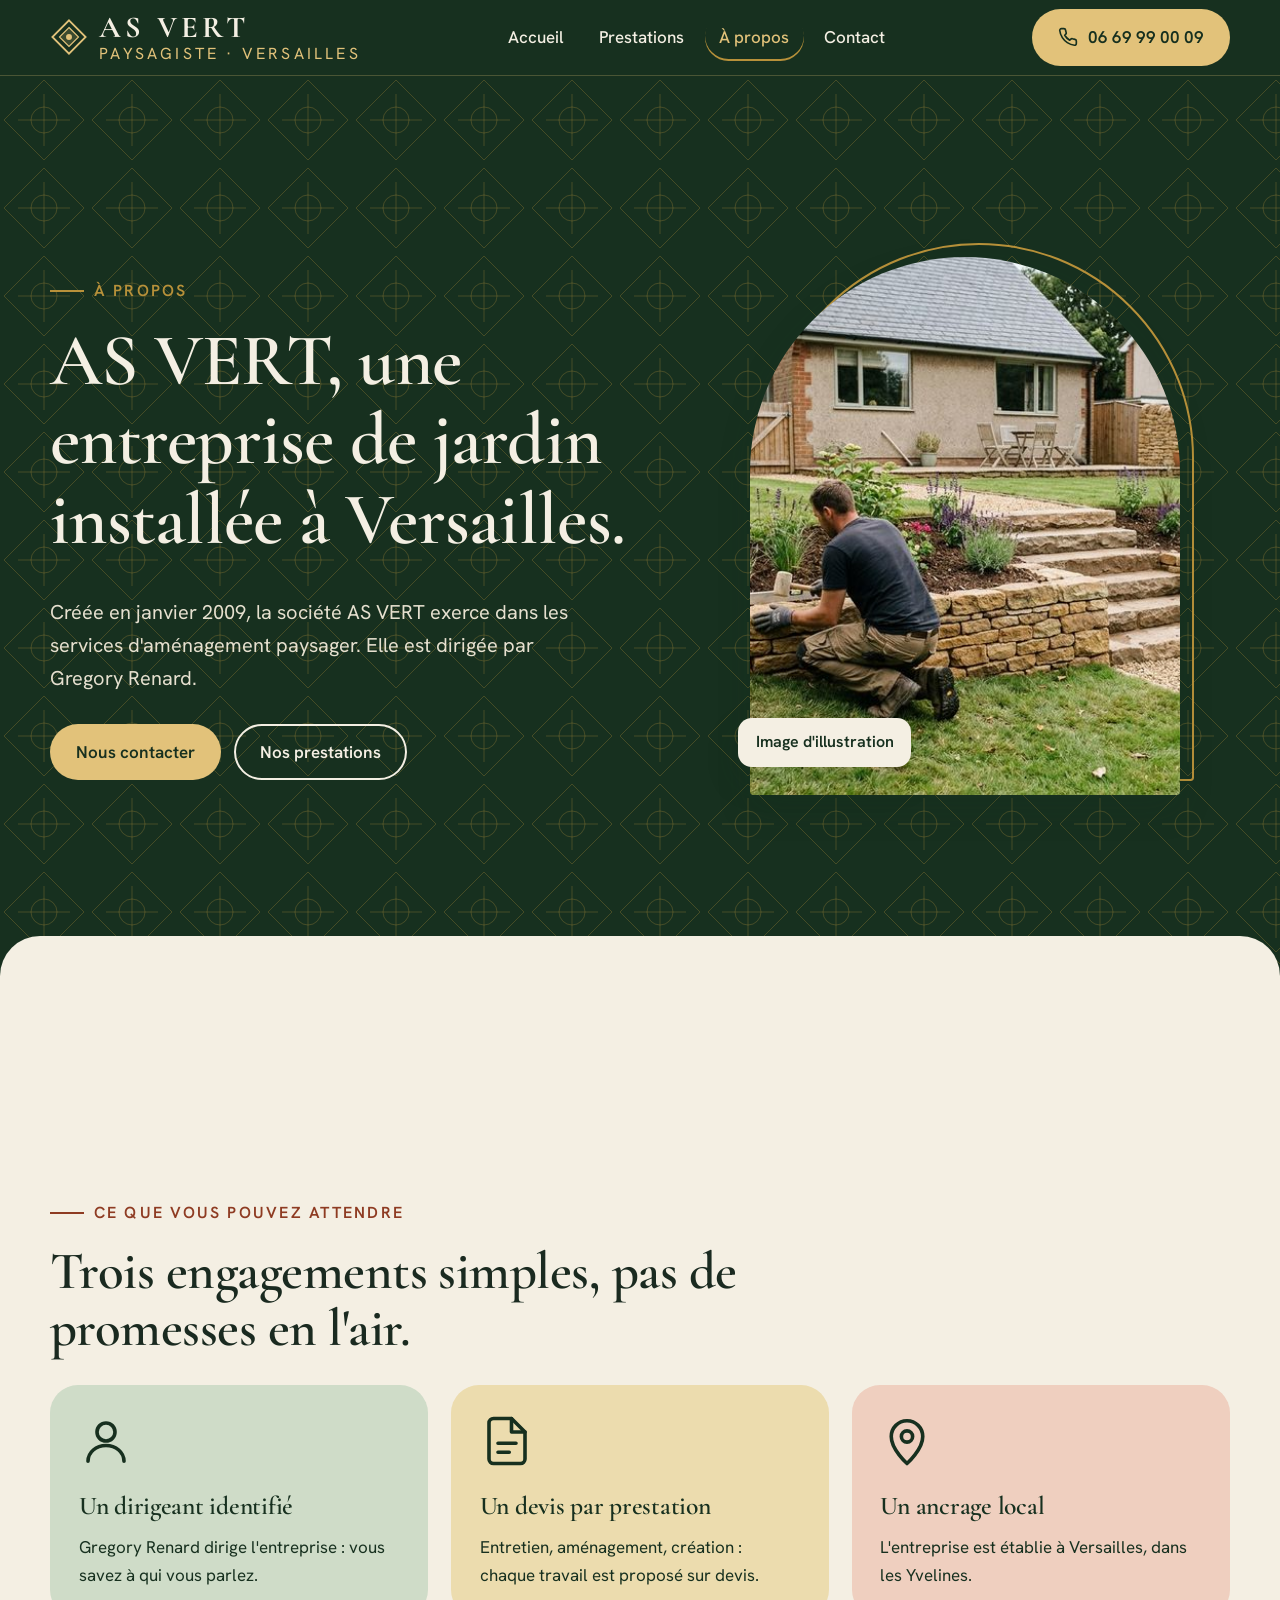
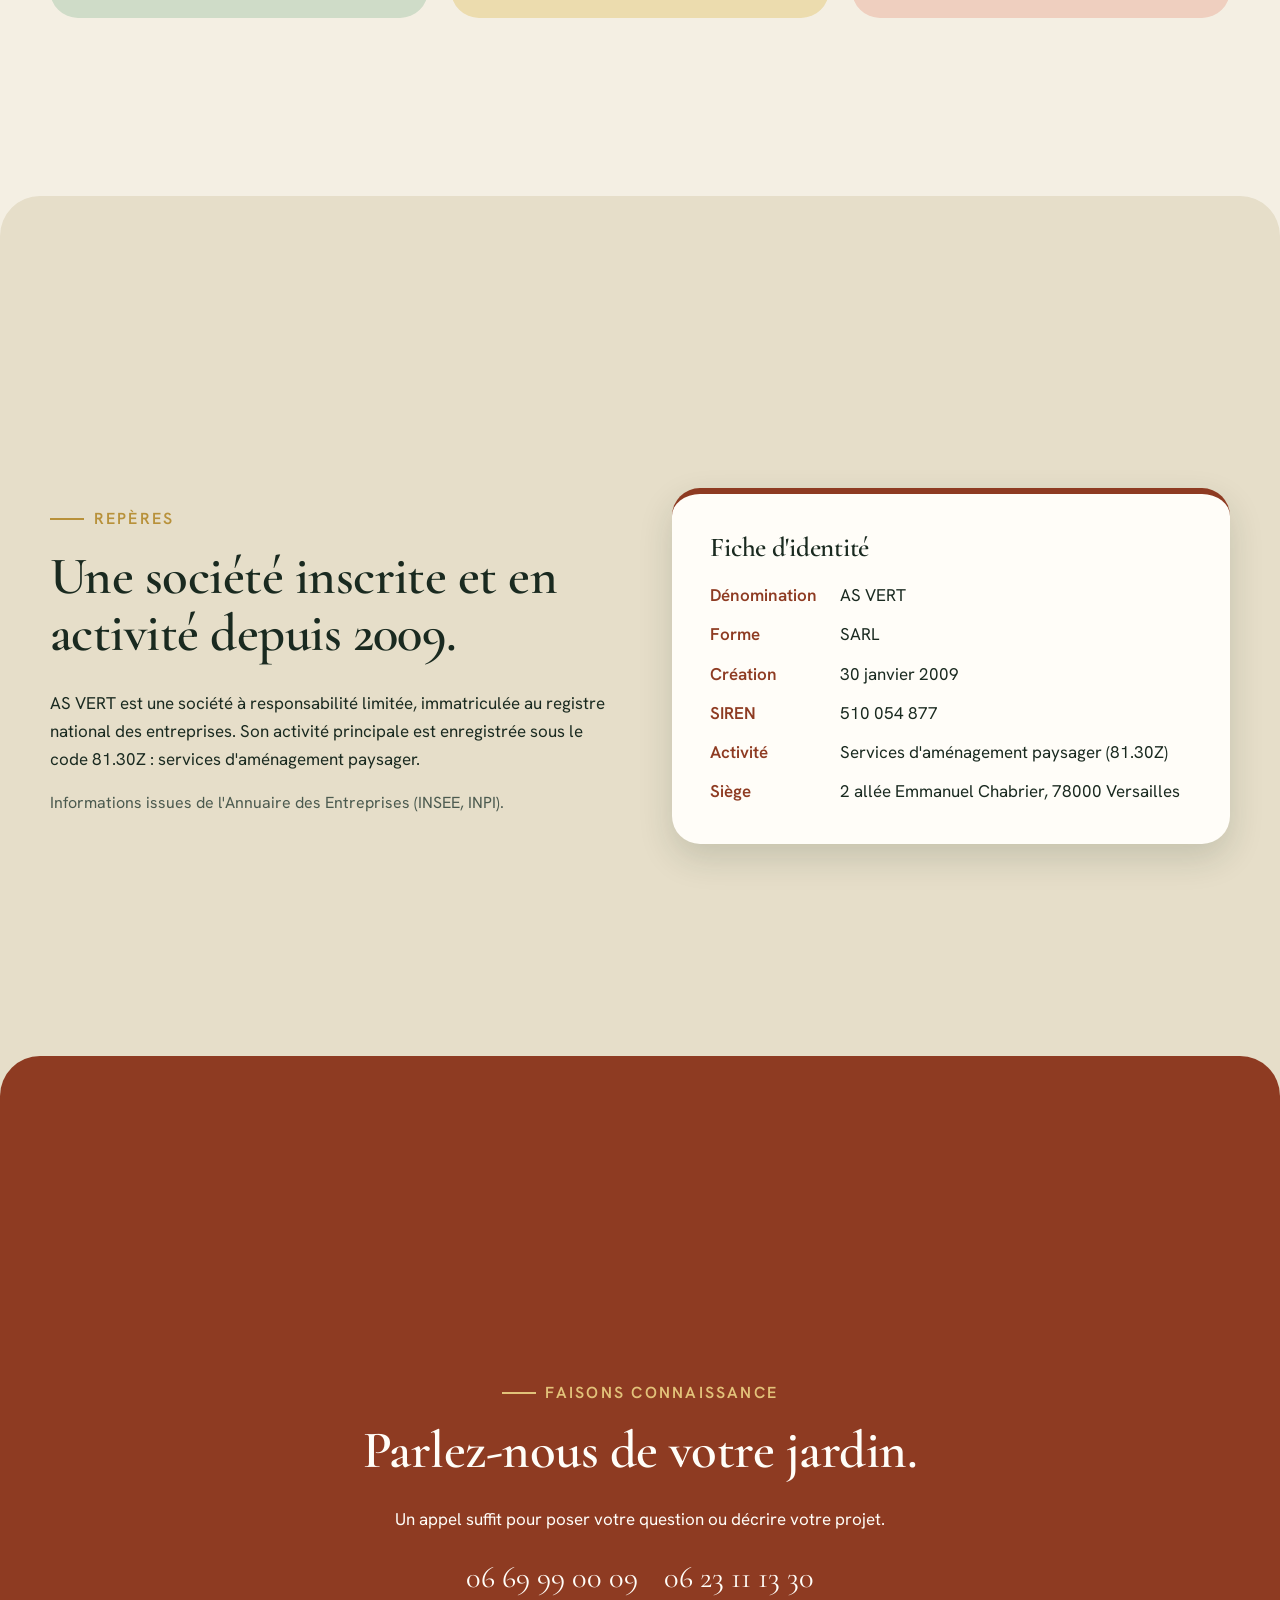
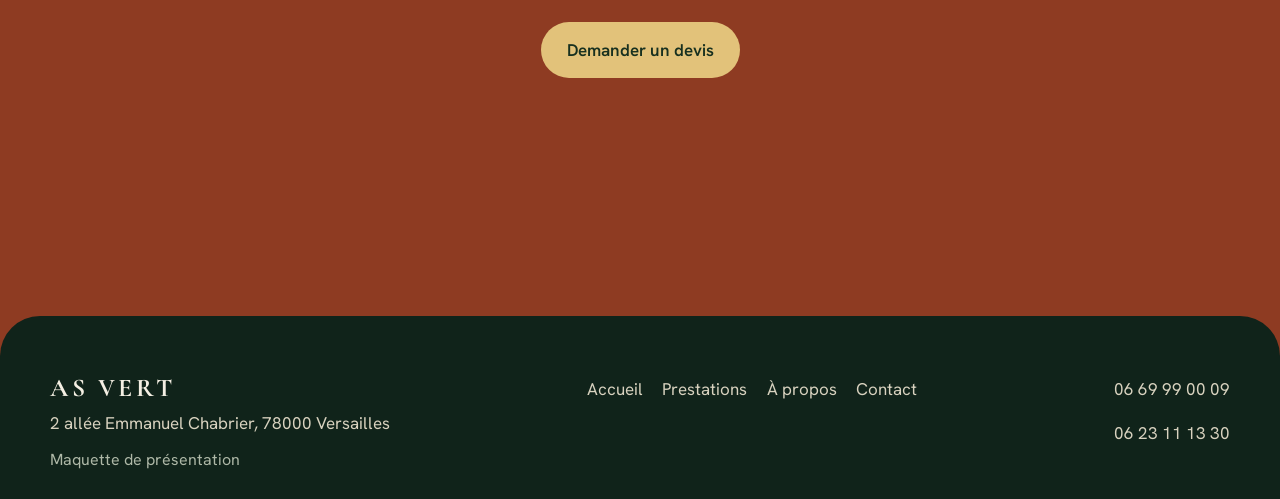
==== a-propos.html @ 051e2eac "Maquette AS VERT : 4 pages Co-Authored-By: Claude Sonnet 5.5 <noreply@anthropic.com> Claude-Session:" ====
<!doctype html>
<html lang="fr">
<head>
<meta charset="utf-8">
<meta name="viewport" content="width=device-width,initial-scale=1">
<title>À propos – AS VERT, entreprise de jardin à Versailles (78)</title>
<meta name="description" content="AS VERT, société d'aménagement paysager créée en 2009 et établie à Versailles, dirigée par Gregory Renard.">
<meta name="robots" content="noindex, nofollow">
<link rel="icon" href="data:image/svg+xml,%3Csvg xmlns='http://www.w3.org/2000/svg' viewBox='0 0 64 64'%3E%3Crect width='64' height='64' rx='14' fill='%2317301f'/%3E%3Cpath d='M32 10 54 32 32 54 10 32Z' fill='none' stroke='%23e2c27a' stroke-width='3'/%3E%3Ccircle cx='32' cy='32' r='7' fill='%23e2c27a'/%3E%3C/svg%3E">
<link rel="preconnect" href="https://fonts.googleapis.com">
<link rel="preconnect" href="https://fonts.gstatic.com" crossorigin>
<link rel="stylesheet" href="https://fonts.googleapis.com/css2?family=Cormorant+Garamond:wght@500;600;700&family=Hanken+Grotesk:wght@400;500;600&display=swap">
<link rel="stylesheet" href="css/style.css">
</head>
<body>
<header class="site-header">
  <div class="wrap">
    <a class="logo" href="https://webaunet.github.io/as-vert/" aria-label="AS VERT, accueil">
      <svg viewBox="0 0 64 64" aria-hidden="true"><path d="M32 4 60 32 32 60 4 32Z" fill="none" stroke="#e2c27a" stroke-width="3"/><path d="M32 16 48 32 32 48 16 32Z" fill="#e2c27a" fill-opacity=".18" stroke="#e2c27a" stroke-width="2"/><circle cx="32" cy="32" r="5" fill="#e2c27a"/></svg>
      <span><b>AS VERT</b><small>Paysagiste · Versailles</small></span>
    </a>
    <nav class="nav" id="nav" aria-label="Navigation principale">
      <a class="link" href="index.html">Accueil</a>
      <a class="link" href="prestations.html">Prestations</a>
      <a class="link" href="a-propos.html" aria-current="page">À propos</a>
      <a class="link" href="contact.html">Contact</a>
    </nav>
    <div class="header-actions">
      <a class="btn btn-or call" href="tel:+33669990009" aria-label="Appeler le 06 69 99 00 09"><svg viewBox="0 0 24 24" fill="none" stroke="currentColor" stroke-width="2" stroke-linecap="round" stroke-linejoin="round" aria-hidden="true"><path d="M22 16.9v3a2 2 0 0 1-2.2 2 19.8 19.8 0 0 1-8.6-3.1 19.5 19.5 0 0 1-6-6A19.8 19.8 0 0 1 2.1 4.2 2 2 0 0 1 4.1 2h3a2 2 0 0 1 2 1.7c.1 1 .4 1.9.7 2.8a2 2 0 0 1-.5 2.1L8.1 9.9a16 16 0 0 0 6 6l1.3-1.3a2 2 0 0 1 2.1-.4c.9.3 1.8.6 2.8.7a2 2 0 0 1 1.7 2z"/></svg><span class="num">06 69 99 00 09</span></a>
      <button class="burger" type="button" aria-expanded="false" aria-controls="nav" aria-label="Ouvrir le menu"><span></span></button>
    </div>
  </div>
</header>
<main>
<section class="sec sec-vert pattern page-head" aria-labelledby="t1">
  <div class="wrap grid">
    <div>
      <span class="eyebrow">À propos</span>
      <h1 id="t1">AS VERT, une entreprise de jardin installée à Versailles.</h1>
      <p class="lead">Créée en janvier 2009, la société AS VERT exerce dans les services d'aménagement paysager. Elle est dirigée par Gregory Renard.</p>
      <div class="actions"><a class="btn btn-or" href="contact.html">Nous contacter</a><a class="btn btn-ligne" href="prestations.html">Nos prestations</a></div>
    </div>
    <div class="arch" style="margin:0"><img src="images/muret-pierre.jpg" width="960" height="524" alt="Paysagiste montant un muret de pierre dans un jardin en pente"><figcaption>Image d'illustration</figcaption></div>
  </div>
</section>

<section class="sec sec-light" aria-labelledby="t2">
  <div class="wrap">
    <div class="head"><span class="eyebrow">Ce que vous pouvez attendre</span><h2 id="t2">Trois engagements simples, pas de promesses en l'air.</h2></div>
    <div class="trio">
      <div class="step"><svg viewBox="0 0 24 24" fill="none" stroke="#17301f" stroke-width="1.6" stroke-linecap="round" stroke-linejoin="round" aria-hidden="true"><circle cx="12" cy="8" r="4"/><path d="M4 21c0-4 3.6-7 8-7s8 3 8 7"/></svg><h3>Un dirigeant identifié</h3><p>Gregory Renard dirige l'entreprise : vous savez à qui vous parlez.</p></div>
      <div class="step"><svg viewBox="0 0 24 24" fill="none" stroke="#17301f" stroke-width="1.6" stroke-linecap="round" stroke-linejoin="round" aria-hidden="true"><path d="M14 2H6a2 2 0 0 0-2 2v16a2 2 0 0 0 2 2h12a2 2 0 0 0 2-2V8z"/><path d="M14 2v6h6M8 13h8M8 17h5"/></svg><h3>Un devis par prestation</h3><p>Entretien, aménagement, création : chaque travail est proposé sur devis.</p></div>
      <div class="step"><svg viewBox="0 0 24 24" fill="none" stroke="#17301f" stroke-width="1.6" stroke-linecap="round" stroke-linejoin="round" aria-hidden="true"><path d="M12 22s7-6.2 7-12a7 7 0 1 0-14 0c0 5.8 7 12 7 12z"/><circle cx="12" cy="10" r="2.5"/></svg><h3>Un ancrage local</h3><p>L'entreprise est établie à Versailles, dans les Yvelines.</p></div>
    </div>
  </div>
</section>

<section class="sec sec-pierre" aria-labelledby="t3">
  <div class="wrap split">
    <div>
      <span class="eyebrow">Repères</span>
      <h2 id="t3">Une société inscrite et en activité depuis 2009.</h2>
      <p>AS VERT est une société à responsabilité limitée, immatriculée au registre national des entreprises. Son activité principale est enregistrée sous le code 81.30Z : services d'aménagement paysager.</p>
      <p class="note">Informations issues de l'Annuaire des Entreprises (INSEE, INPI).</p>
    </div>
    <div class="legal"><h3>Fiche d'identité</h3>
      <dl><dt>Dénomination</dt><dd>AS VERT</dd><dt>Forme</dt><dd>SARL</dd><dt>Création</dt><dd>30 janvier 2009</dd><dt>SIREN</dt><dd>510 054 877</dd><dt>Activité</dt><dd>Services d'aménagement paysager (81.30Z)</dd><dt>Siège</dt><dd>2 allée Emmanuel Chabrier, 78000 Versailles</dd></dl>
    </div>
  </div>
</section>

<section class="sec sec-brique cta" aria-labelledby="t4">
  <div class="wrap"><div class="inner">
    <span class="eyebrow">Faisons connaissance</span>
    <h2 id="t4">Parlez-nous de votre jardin.</h2>
    <p>Un appel suffit pour poser votre question ou décrire votre projet.</p>
    <div class="tels" style="display:flex;flex-wrap:wrap;justify-content:center;gap:.4rem 1.6rem;font-family:var(--serif);font-size:1.9rem;margin:1.2rem 0"><a href="tel:+33669990009" style="text-decoration:none">06 69 99 00 09</a><a href="tel:+33623111330" style="text-decoration:none">06 23 11 13 30</a></div>
    <a class="btn btn-or" href="contact.html">Demander un devis</a>
  </div></div>
</section>
</main>
<footer class="site-footer">
  <div class="wrap row">
    <div>
      <b style="font-family:var(--serif);font-size:1.6rem;letter-spacing:.14em;color:var(--gravier)">AS VERT</b>
      <address>2 allée Emmanuel Chabrier, 78000 Versailles</address>
      <small>Maquette de présentation</small>
    </div>
    <nav class="links" aria-label="Pied de page">
      <a href="index.html">Accueil</a><a href="prestations.html">Prestations</a><a href="a-propos.html">À propos</a><a href="contact.html">Contact</a>
    </nav>
    <div><a href="tel:+33669990009">06 69 99 00 09</a><br><a href="tel:+33623111330">06 23 11 13 30</a></div>
  </div>
</footer>
<script src="js/main.js"></script>
</body>
</html>
---- css/style.css ----
:root{
  --buis:#17301f; --buis-2:#1f3d2a; --sauge:#cfdcc8; --gravier:#f4efe3; --pierre:#e6dec9;
  --or:#b8913a; --or-clair:#e2c27a; --brique:#8e3b22; --encre:#1a2a20; --blanc:#fffdf8;
  --r:28px; --r-s:16px; --ombre:0 14px 34px rgba(23,48,31,.16);
  --serif:"Cormorant Garamond",Georgia,serif; --sans:"Hanken Grotesk",system-ui,sans-serif;
  --h:76px;
}
*{box-sizing:border-box}
html{font-size:100%;scroll-behavior:smooth;scroll-padding-top:calc(var(--h) + 12px)}
body{margin:0;font-family:var(--sans);font-size:1.0625rem;line-height:1.65;color:var(--encre);background:var(--gravier)}
img{max-width:100%;height:auto;display:block}
a{color:inherit}
h1,h2,h3{font-family:var(--serif);font-weight:600;line-height:1.08;margin:0 0 .5em;letter-spacing:-.01em}
h1{font-size:clamp(2.6rem,6vw,4.6rem)}
h2{font-size:clamp(2.1rem,4.2vw,3.3rem)}
h3{font-size:1.7rem}
p{margin:0 0 1em}
:focus-visible{outline:3px solid var(--or);outline-offset:3px;border-radius:6px}
.wrap{width:min(1180px,100% - 32px);margin-inline:auto}
.eyebrow{display:inline-flex;align-items:center;gap:.6rem;font-weight:600;font-size:1rem;letter-spacing:.14em;text-transform:uppercase;color:var(--or);margin-bottom:1rem}
.eyebrow::before{content:"";width:34px;height:2px;background:currentColor}
.on-light .eyebrow,.sec-light .eyebrow{color:var(--brique)}

/* header */
.site-header{position:sticky;top:0;z-index:50;background:var(--buis);color:var(--gravier);height:var(--h);border-bottom:1px solid rgba(226,194,122,.25)}
.site-header .wrap{display:flex;align-items:center;justify-content:space-between;height:100%;gap:1rem}
.logo{display:flex;align-items:center;gap:.7rem;text-decoration:none;min-height:44px}
.logo svg{width:38px;height:38px;flex:none}
.logo b{font-family:var(--serif);font-size:1.9rem;letter-spacing:.14em;font-weight:700;line-height:1}
.logo small{display:block;font-size:1rem;letter-spacing:.2em;text-transform:uppercase;color:var(--or-clair);line-height:1.1}
.nav{display:flex;align-items:center;gap:.4rem}
.nav a.link{padding:.6rem .9rem;min-height:44px;display:inline-flex;align-items:center;text-decoration:none;border-radius:999px;font-weight:500}
.nav a.link:hover{background:rgba(255,255,255,.1)}
.nav a.link[aria-current="page"]{color:var(--or-clair);box-shadow:inset 0 -2px 0 var(--or)}
.btn{display:inline-flex;align-items:center;justify-content:center;gap:.6rem;min-height:48px;padding:.75rem 1.5rem;border-radius:999px;font-weight:600;font-size:1.0625rem;text-decoration:none;border:2px solid transparent;cursor:pointer;transition:transform .15s,background .15s,color .15s;font-family:inherit}
.btn:hover{transform:translateY(-2px)}
.btn-or{background:var(--or-clair);color:var(--buis)}
.btn-or:hover{background:#efd18f}
.btn-vert{background:var(--buis);color:var(--gravier)}
.btn-vert:hover{background:var(--buis-2)}
.btn-ligne{border-color:currentColor;color:inherit;background:transparent}
.btn-ligne:hover{background:rgba(255,255,255,.12)}
.btn svg{width:20px;height:20px}
.call{white-space:nowrap}
.burger{display:none;width:48px;height:48px;border-radius:12px;border:1px solid rgba(226,194,122,.5);background:transparent;color:var(--gravier);cursor:pointer;align-items:center;justify-content:center}
.burger span,.burger span::before,.burger span::after{display:block;width:22px;height:2px;background:currentColor;position:relative;transition:.2s}
.burger span::before,.burger span::after{content:"";position:absolute;left:0}
.burger span::before{top:-7px}.burger span::after{top:7px}
.burger[aria-expanded="true"] span{background:transparent}
.burger[aria-expanded="true"] span::before{top:0;transform:rotate(45deg)}
.burger[aria-expanded="true"] span::after{top:0;transform:rotate(-45deg)}
@media(max-width:980px){
  .burger{display:inline-flex}
  .nav{position:absolute;left:0;right:0;top:var(--h);background:var(--buis);flex-direction:column;align-items:stretch;padding:1rem 16px 1.4rem;gap:.2rem;display:none;border-bottom:3px solid var(--or)}
  .nav.open{display:flex}
  .nav a.link{padding:.8rem 1rem;font-size:1.125rem}
  .header-actions{display:flex;align-items:center;gap:.6rem}
}
@media(min-width:981px){.header-actions .burger{display:none}.header-actions{display:flex;align-items:center;gap:1rem}}
@media(max-width:520px){.call .num{display:none}.call{padding:.75rem;width:48px}}

/* sections : bords courbes, la section suivante recouvre la précédente */
.sec{position:relative;min-height:100svh;display:flex;align-items:center;padding:clamp(4rem,9vh,6.5rem) 0}
.sec+.sec{margin-top:-2.5rem;border-radius:2.5rem 2.5rem 0 0;padding-top:calc(clamp(4rem,9vh,6.5rem) + 2.5rem)}
.sec>.wrap{width:min(1180px,100% - 32px)}
.sec-vert{background:var(--buis);color:var(--gravier)}
.sec-light{background:var(--gravier)}
.sec-pierre{background:var(--pierre)}
.sec-brique{background:var(--brique);color:var(--blanc)}
.sec-brique .eyebrow{color:var(--or-clair)}
.pattern{background-image:url("data:image/svg+xml,%3Csvg xmlns='http://www.w3.org/2000/svg' width='88' height='88' viewBox='0 0 88 88'%3E%3Cg fill='none' stroke='%23b8913a' stroke-opacity='.28'%3E%3Cpath d='M44 4 84 44 44 84 4 44Z'/%3E%3Ccircle cx='44' cy='44' r='13'/%3E%3Cpath d='M44 18v52M18 44h52'/%3E%3C/g%3E%3C/svg%3E")}

/* hero */
.hero{overflow:hidden}
.hero .grid{display:grid;grid-template-columns:1.15fr .85fr;gap:clamp(2rem,5vw,5rem);align-items:center}
.hero p.lead{font-size:1.25rem;max-width:34rem;color:#e6e0cf}
.hero .actions{display:flex;flex-wrap:wrap;gap:.8rem;margin:1.8rem 0 2.2rem}
.facts{display:grid;grid-template-columns:repeat(3,auto);gap:1.6rem;justify-content:start;border-top:1px solid rgba(226,194,122,.35);padding-top:1.4rem}
.facts b{display:block;font-family:var(--serif);font-size:2rem;color:var(--or-clair);line-height:1}
.facts span{font-size:1rem;color:#d8d2bf}
.arch{position:relative;justify-self:center;width:min(100%,430px)}
.arch img{width:100%;aspect-ratio:4/5;object-fit:cover;object-position:42% 50%;border-radius:999px 999px var(--r-s) var(--r-s);position:relative;z-index:1;box-shadow:var(--ombre)}
.arch::before{content:"";position:absolute;inset:-14px -14px 14px 14px;border:2px solid var(--or);border-radius:999px 999px var(--r-s) var(--r-s)}
.arch figcaption{position:absolute;z-index:2;left:-12px;bottom:28px;background:var(--gravier);color:var(--buis);padding:.7rem 1.1rem;border-radius:14px;font-weight:600;font-size:1rem;box-shadow:var(--ombre)}

/* prestations */
.head{max-width:44rem;margin-bottom:1.8rem}
.cards{display:grid;grid-template-columns:repeat(3,1fr);gap:1.6rem}
.card{background:var(--blanc);border-radius:var(--r);overflow:hidden;box-shadow:var(--ombre);display:flex;flex-direction:column}
.card img{width:100%;aspect-ratio:3/2;object-fit:cover}
.card .body{padding:1.2rem 1.5rem 1.3rem}
.card h3{margin-bottom:.4em}
.card .num{font-family:var(--serif);color:var(--or);font-size:1.2rem;font-weight:700;letter-spacing:.1em}
.link-arrow{font-weight:600;color:var(--brique);text-decoration:none;display:inline-flex;min-height:44px;align-items:center;gap:.4rem}
.link-arrow:hover{text-decoration:underline}

/* à propos */
.about{display:grid;grid-template-columns:.9fr 1.1fr;gap:clamp(2rem,5vw,4.5rem);align-items:center}
.about-card{background:var(--blanc);border-radius:var(--r);padding:clamp(1.6rem,3vw,2.6rem);box-shadow:var(--ombre);border-top:6px solid var(--or)}
.about-card dl{margin:1.4rem 0 0;display:grid;grid-template-columns:auto 1fr;gap:.7rem 1.2rem}
.about-card dt{font-weight:600;color:var(--brique)}
.about-card dd{margin:0}
.about .photo img{width:100%;aspect-ratio:5/6;object-fit:cover;border-radius:var(--r) var(--r) 140px var(--r);box-shadow:var(--ombre)}

/* étapes */
.steps{display:grid;grid-template-columns:repeat(3,1fr);gap:1.4rem;counter-reset:s}
.step{border-radius:var(--r);padding:1.8rem;color:var(--buis);position:relative}
.step:nth-child(1){background:var(--sauge)}
.step:nth-child(2){background:#ecdcae}
.step:nth-child(3){background:#efcfbf}
.step svg{width:54px;height:54px;margin-bottom:1rem}
.step .n{position:absolute;top:1.2rem;right:1.5rem;font-family:var(--serif);font-size:3.4rem;font-weight:700;opacity:.28;line-height:1}
.step h3{font-size:1.6rem}
.step p{margin:0}

/* cta */
.cta{text-align:center}
.cta .inner{max-width:46rem;margin-inline:auto}
.cta .actions{display:flex;flex-wrap:wrap;gap:.8rem;justify-content:center;margin:1.6rem 0 1rem}
.cta .tels{display:flex;flex-wrap:wrap;justify-content:center;gap:.4rem 1.6rem;font-family:var(--serif);font-size:1.9rem}
.cta .tels a{text-decoration:none;min-height:44px;display:inline-flex;align-items:center}
.cta .tels a:hover{text-decoration:underline}

/* footer */
.site-footer{background:#10231a;color:#d8d2bf;margin-top:-2.5rem;border-radius:2.5rem 2.5rem 0 0;position:relative;padding:3.2rem 0 1.6rem}
.site-footer .row{display:flex;flex-wrap:wrap;justify-content:space-between;gap:1.4rem 3rem;align-items:flex-start}
.site-footer a{text-decoration:none;display:inline-flex;min-height:44px;align-items:center}
.site-footer a:hover{color:var(--or-clair)}
.site-footer .links{display:flex;flex-wrap:wrap;gap:0 1.2rem}
.site-footer small{display:block;font-size:1rem;color:#aeb8a7;margin-top:.6rem}
.site-footer address{font-style:normal}

@media(max-width:980px){
  .hero .grid,.about{grid-template-columns:1fr}
  .arch{width:min(100%,380px);order:-1;margin:.6rem auto 1.2rem}
  .steps{grid-template-columns:1fr}
  .cards{display:flex;overflow-x:auto;scroll-snap-type:x mandatory;gap:1rem;padding:0 16px 1.4rem;margin:0 -16px;-webkit-overflow-scrolling:touch}
  .cards .card{flex:0 0 min(84%,420px);scroll-snap-align:center}
  .arch img{aspect-ratio:4/3}
  .site-footer{padding:2rem 0 1rem}
  .site-footer .row{gap:.4rem 2rem}
  .site-footer small{margin-top:0}
  .sec{min-height:auto}
  .about .photo{order:-1}
  .about .photo img{aspect-ratio:16/10;border-radius:var(--r)}
}
@media(max-width:520px){
  .facts{grid-template-columns:1fr 1fr 1fr;gap:.8rem}
  .facts b{font-size:1.6rem}
  .actions .btn{width:100%}
  .cta .tels{font-size:1.6rem}
  .logo b{font-size:1.6rem}
  .logo small{display:none}
}
@media(prefers-reduced-motion:reduce){html{scroll-behavior:auto}.btn{transition:none}}
@media(max-width:520px){
  .site-footer{padding:1.4rem 0 .6rem;margin-top:-2rem}
  .site-footer address{line-height:1.4}
  .site-footer .row>div:last-child{display:flex;gap:1.2rem}
  .site-footer .row>div:last-child br{display:none}
}

/* pages internes */
.page-head .grid{display:grid;grid-template-columns:1.05fr .95fr;gap:clamp(2rem,5vw,4.5rem);align-items:center}
.page-head p.lead{font-size:1.25rem;max-width:34rem;color:#e6e0cf}
.page-head .actions{display:flex;flex-wrap:wrap;gap:.8rem;margin-top:1.8rem}
.mosaic{display:grid;grid-template-columns:1fr 1fr;grid-template-rows:1fr 1fr;gap:12px;aspect-ratio:1/1;max-width:520px;justify-self:center;width:100%}
.mosaic img{width:100%;height:100%;object-fit:cover;border-radius:var(--r-s);box-shadow:var(--ombre)}
.mosaic img:first-child{grid-row:span 2;border-radius:999px 999px var(--r-s) var(--r-s)}
.split{display:grid;grid-template-columns:1fr 1fr;gap:clamp(2rem,5vw,4.5rem);align-items:center}
.split.rev .media{order:2}
.split .media img{width:100%;aspect-ratio:4/3;object-fit:cover;border-radius:var(--r);box-shadow:var(--ombre)}
.split .media.tall img{aspect-ratio:4/5;border-radius:var(--r) var(--r) 120px var(--r)}
.checks{list-style:none;padding:0;margin:1.2rem 0 1.6rem;display:grid;gap:.6rem}
.checks li{padding-left:2rem;position:relative}
.checks li::before{content:"";position:absolute;left:0;top:.5em;width:14px;height:14px;background:var(--or);transform:rotate(45deg);border-radius:2px}
.note{font-size:1rem;color:#4b5a4f}
.trio{display:grid;grid-template-columns:repeat(3,1fr);gap:1.4rem}
.trio .step{padding:1.8rem}
.trio .step:nth-child(1){background:var(--sauge)}.trio .step:nth-child(2){background:#ecdcae}.trio .step:nth-child(3){background:#efcfbf}
.legal{background:var(--blanc);border-radius:var(--r);padding:clamp(1.6rem,3vw,2.6rem);box-shadow:var(--ombre);border-top:6px solid var(--brique)}
.legal dl{display:grid;grid-template-columns:auto 1fr;gap:.7rem 1.4rem;margin:1.2rem 0 0}
.legal dt{font-weight:600;color:var(--brique)}.legal dd{margin:0}
.contact-grid{display:grid;grid-template-columns:1.1fr .9fr;gap:clamp(2rem,4vw,3.5rem);align-items:start}
.form-card{background:var(--blanc);border-radius:var(--r);padding:clamp(1.4rem,3vw,2.4rem);box-shadow:var(--ombre);border-top:6px solid var(--or);color:var(--encre)}
.form-card h2{font-size:2.2rem}
.field{margin-bottom:1.1rem}
.field label{display:block;font-weight:600;margin-bottom:.35rem}
.field label small{font-weight:400;color:#4b5a4f;font-size:1rem}
.field input,.field select,.field textarea{width:100%;min-height:48px;padding:.7rem 1rem;font:inherit;font-size:1rem;color:var(--encre);background:var(--gravier);border:2px solid #cfc7b0;border-radius:14px}
.field textarea{min-height:120px;resize:vertical}
.field input:focus,.field select:focus,.field textarea:focus{outline:3px solid var(--or);outline-offset:1px;border-color:var(--buis)}
.field .err{display:none;color:#a02a12;font-weight:600;margin-top:.3rem}
.field.bad .err{display:block}.field.bad input,.field.bad select{border-color:#a02a12}
.form-card .btn{width:100%}
.recap{display:none}
.recap.show{display:block}
.recap pre{white-space:pre-wrap;font:inherit;background:var(--gravier);border-radius:14px;padding:1rem 1.2rem;margin:1rem 0}
.recap .btns{display:grid;grid-template-columns:repeat(3,1fr);gap:.6rem}
.recap .btns .btn{padding:.6rem .8rem}
.recap .ok{color:var(--buis);font-weight:600}
.side{display:grid;gap:1.2rem}
.side .box{border-radius:var(--r);padding:1.6rem}
.side .box:nth-child(1){background:var(--sauge);color:var(--buis)}
.side .box:nth-child(2){background:#ecdcae;color:var(--buis)}
.side a{display:inline-flex;min-height:44px;align-items:center;font-family:var(--serif);font-size:1.8rem;font-weight:600;text-decoration:none}
.side a:hover{text-decoration:underline}
.side h3{font-size:1.5rem}
.side address{font-style:normal}
@media(max-width:980px){
  .page-head .grid,.split,.contact-grid{grid-template-columns:1fr}
  .split.rev .media{order:0}
  .trio{grid-template-columns:1fr}
  .mosaic{max-width:420px;aspect-ratio:4/3}
  .mosaic img:first-child{border-radius:var(--r-s)}
  .split .media.tall img{aspect-ratio:16/10;border-radius:var(--r)}
}
@media(max-width:520px){.recap .btns{grid-template-columns:1fr}}
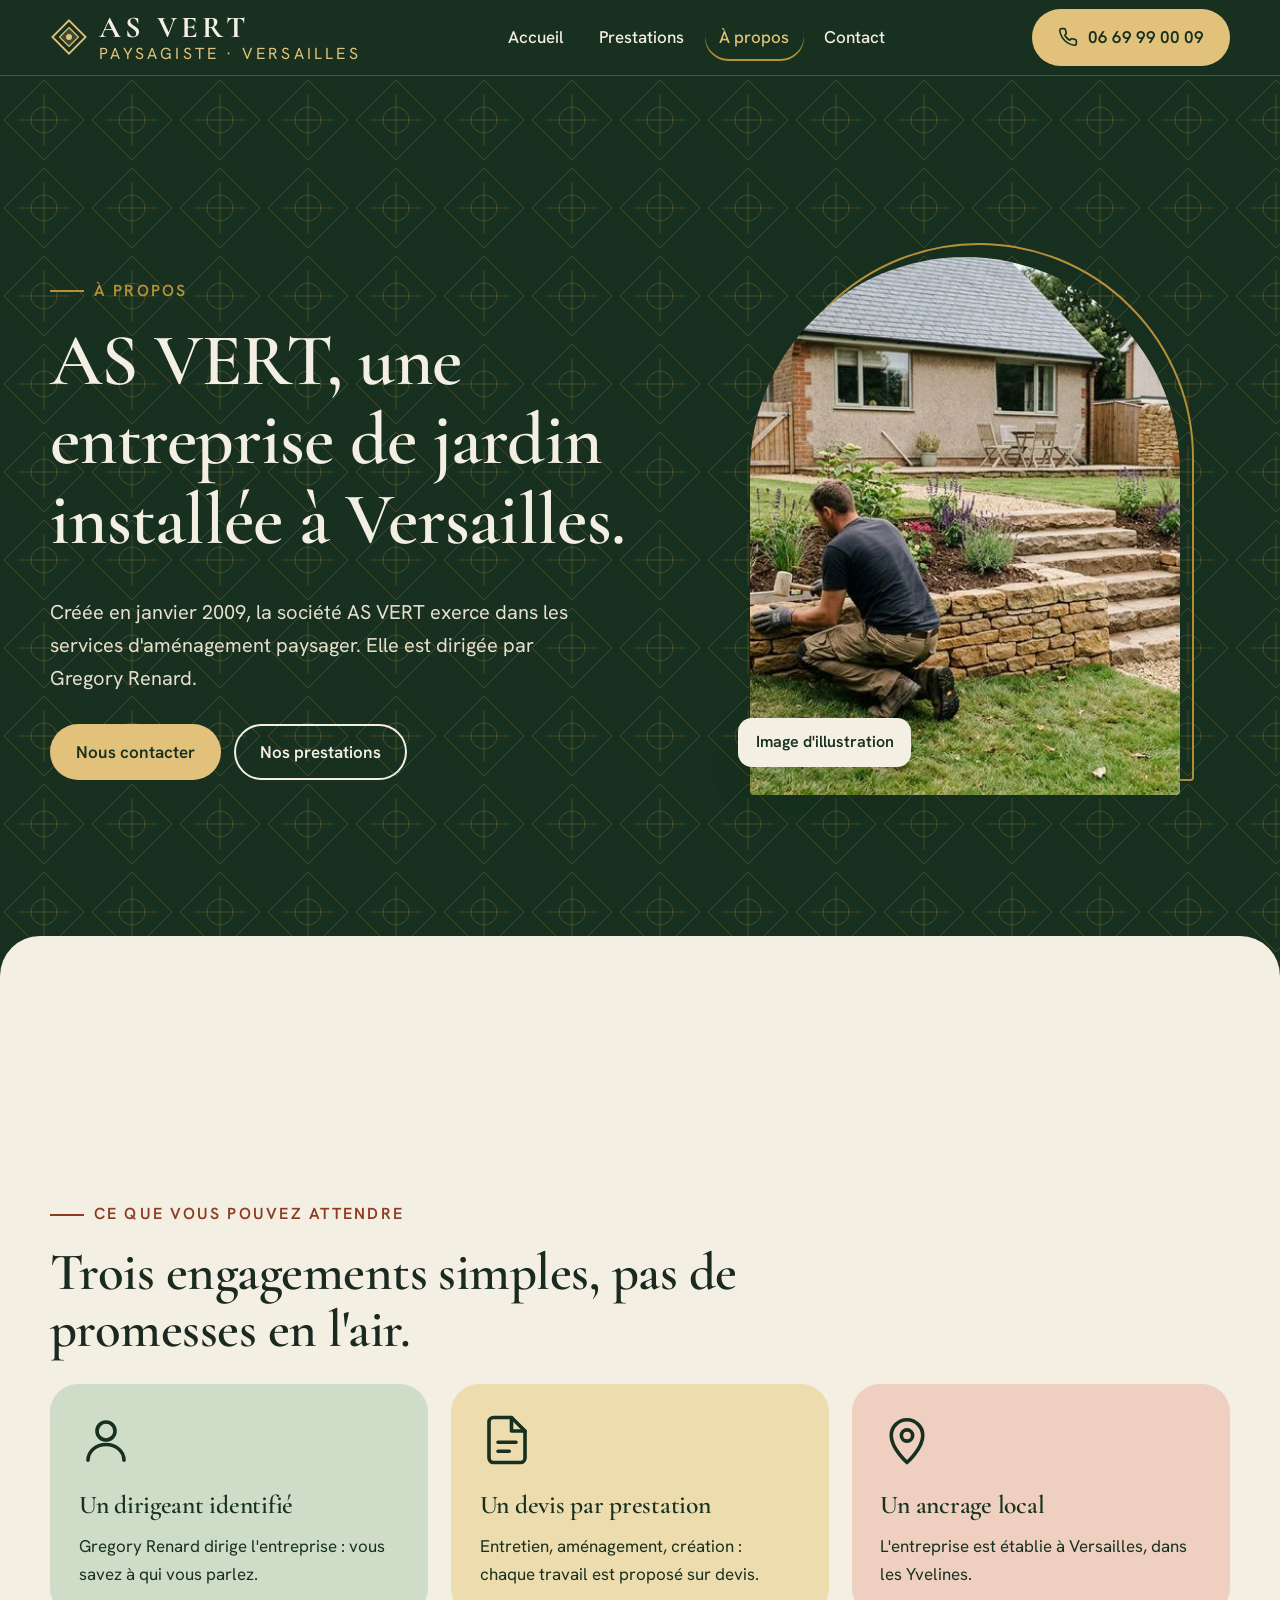
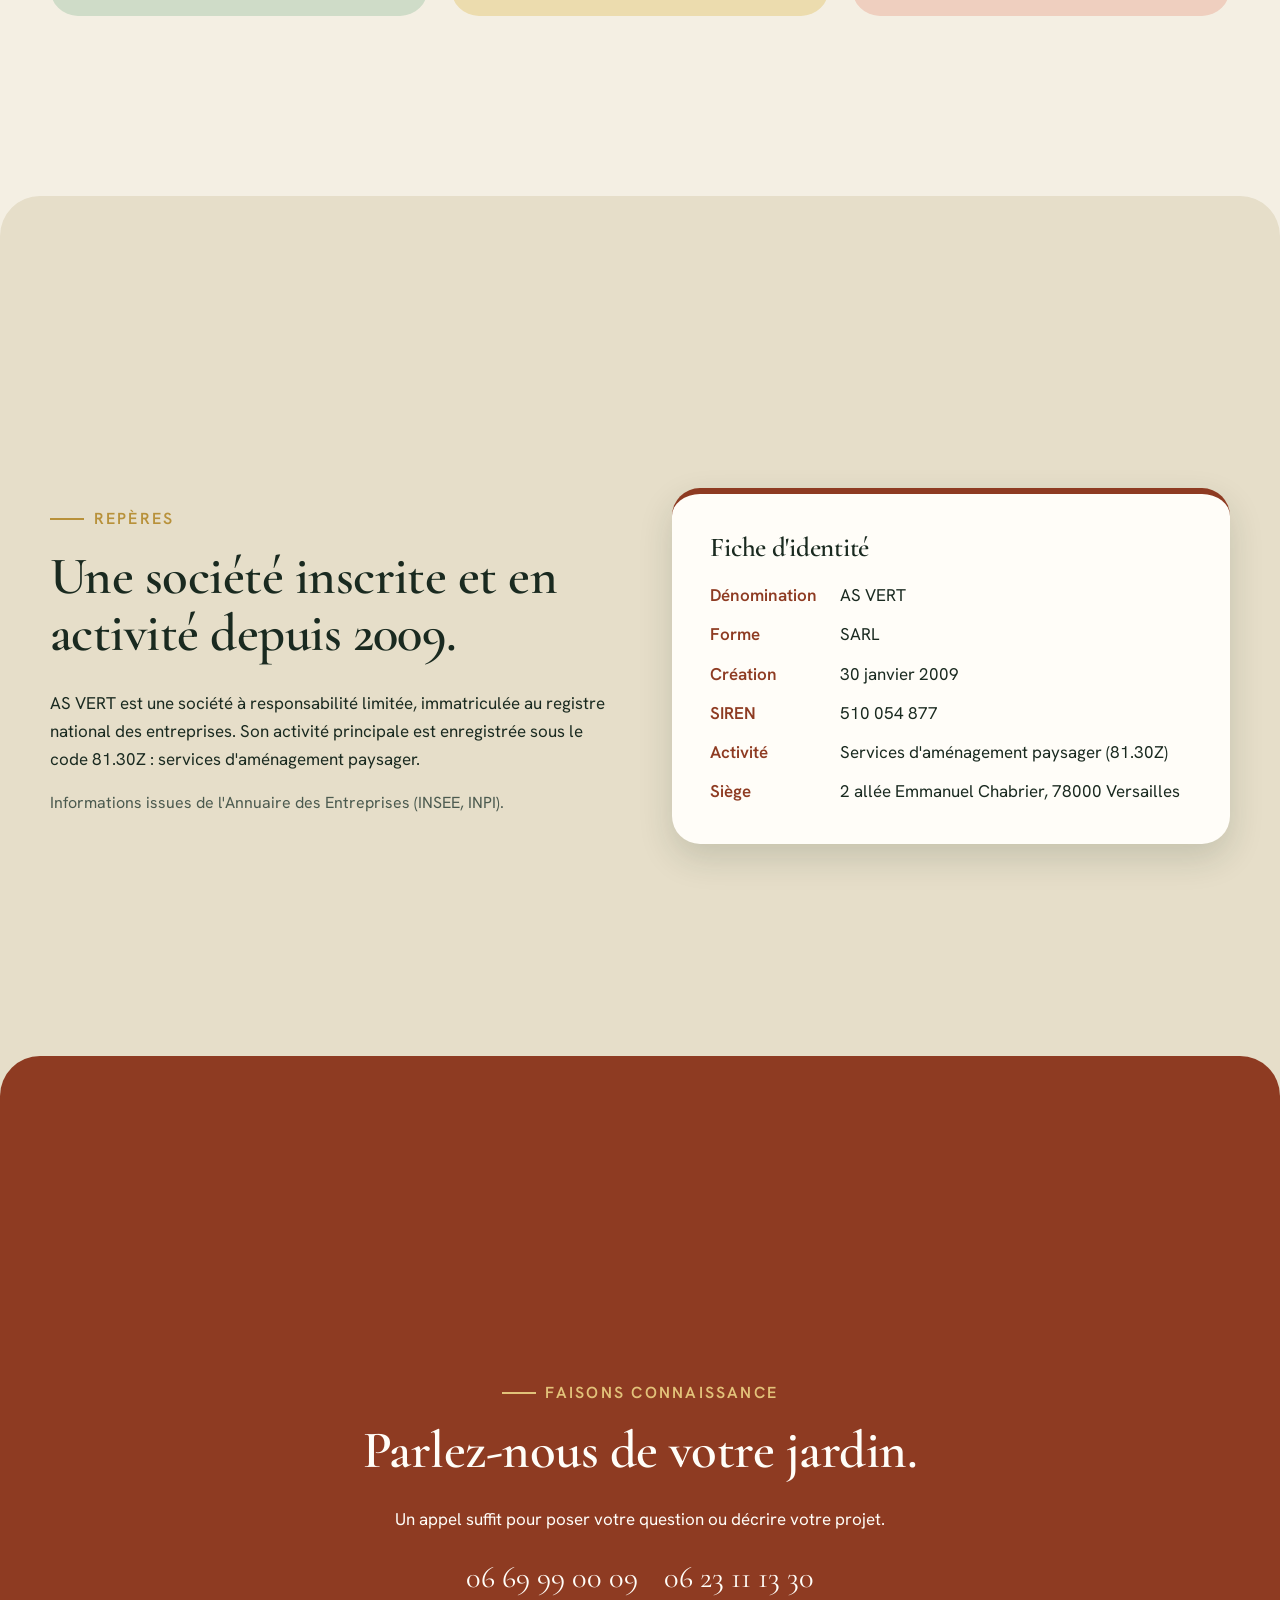
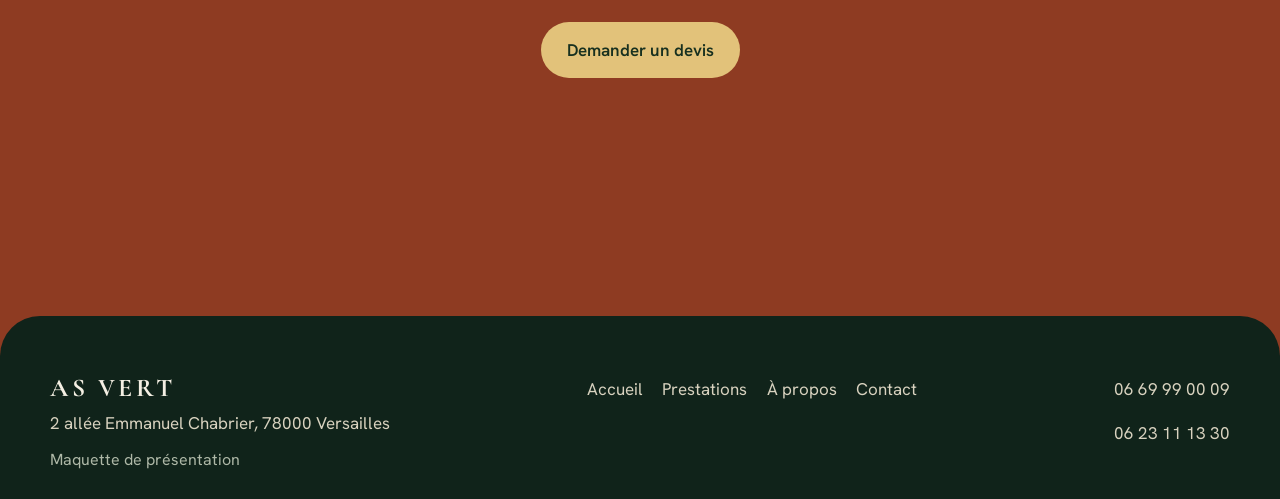
==== commit 11c4f7b4: "Plus d'espace sous le formulaire, version CSS Co-Authored-By: Claude Sonnet 5.5 <noreply@anthropic.c" ====
--- a/a-propos.html
+++ b/a-propos.html
@@ -10,7 +10,7 @@
 <link rel="preconnect" href="https://fonts.googleapis.com">
 <link rel="preconnect" href="https://fonts.gstatic.com" crossorigin>
 <link rel="stylesheet" href="https://fonts.googleapis.com/css2?family=Cormorant+Garamond:wght@500;600;700&family=Hanken+Grotesk:wght@400;500;600&display=swap">
-<link rel="stylesheet" href="css/style.css">
+<link rel="stylesheet" href="css/style.css?v=3">
 </head>
 <body>
 <header class="site-header">
@@ -92,6 +92,6 @@
     <div><a href="tel:+33669990009">06 69 99 00 09</a><br><a href="tel:+33623111330">06 23 11 13 30</a></div>
   </div>
 </footer>
-<script src="js/main.js"></script>
+<script src="js/main.js?v=3"></script>
 </body>
 </html>
--- a/css/style.css
+++ b/css/style.css
@@ -216,3 +216,90 @@
   .split .media.tall img{aspect-ratio:16/10;border-radius:var(--r)}
 }
 @media(max-width:520px){.recap .btns{grid-template-columns:1fr}}
+@media(max-width:520px){
+  .site-footer .links{gap:0 .7rem;flex-wrap:nowrap}
+  .site-footer .row>div:last-child{gap:.9rem}
+  .site-footer small{display:inline;margin-left:.5rem}
+  .site-footer address{display:inline}
+}
+
+/* contact retravaillé + sections <= 115vh */
+.tiles{display:grid;grid-template-columns:repeat(3,1fr);gap:1.2rem}
+.tile{border-radius:var(--r);padding:1.5rem 1.6rem;color:var(--buis);text-decoration:none;display:grid;gap:.2rem;align-content:start}
+.tile svg{width:40px;height:40px;margin-bottom:.4rem}
+.tile span{font-size:1rem;font-weight:600;text-transform:uppercase;letter-spacing:.1em}
+.tile b{font-family:var(--serif);font-size:2rem;line-height:1.1}
+.tile address{font-style:normal;font-family:var(--serif);font-size:1.5rem;line-height:1.25;font-weight:600}
+.t-sauge{background:var(--sauge)}.t-or{background:#ecdcae}.t-brique{background:#efcfbf}
+a.tile:hover{transform:translateY(-3px);box-shadow:var(--ombre)}
+.row2{display:grid;grid-template-columns:1fr 1fr;gap:0 1rem}
+.mini{margin:0;padding-left:1.3rem;display:grid;gap:.5rem}
+.contact-grid{align-items:stretch}
+.side .box{border-radius:var(--r)}
+.side .box:nth-child(1){background:var(--sauge)}.side .box:nth-child(2){background:#ecdcae}
+.contact-top .head{margin-bottom:1.6rem}
+.field{margin-bottom:.9rem}
+.field textarea{min-height:90px}
+.sec{max-height:none}
+@media(max-width:980px){
+  .sec{padding:2.2rem 0}
+  .sec+.sec{padding-top:calc(2.2rem + 2.5rem)}
+  h1{font-size:clamp(2.1rem,8vw,2.8rem)}
+  h2{font-size:clamp(1.8rem,7vw,2.4rem)}
+  .head{margin-bottom:1.1rem}
+  .arch{width:min(100%,340px);margin:.2rem auto .8rem}
+  .arch img{aspect-ratio:16/10;border-radius:var(--r-s) var(--r-s) var(--r-s) var(--r-s)}
+  .arch::before{border-radius:var(--r-s)}
+  .hero .actions{margin:1.2rem 0 1.4rem}
+  .hero p.lead,.page-head p.lead{font-size:1.1rem}
+  .tiles{grid-template-columns:1fr}
+  .tile{grid-template-columns:auto 1fr;align-items:center;column-gap:1rem;padding:1rem 1.2rem}
+  .tile svg{grid-row:span 2;margin:0}
+  .tile b{font-size:1.6rem}
+  .step{padding:1.1rem 1.3rem;display:grid;grid-template-columns:48px 1fr;column-gap:1rem;align-items:start}
+  .step svg{width:44px;height:44px;margin:0;grid-row:span 2}
+  .step .n{font-size:2.4rem;top:.6rem}
+  .step h3{font-size:1.35rem;margin-bottom:.2em}
+  .steps,.trio{gap:.8rem}
+  .about .photo img,.split .media img,.split .media.tall img{aspect-ratio:16/9}
+  .card .body{padding:1rem 1.2rem 1.1rem}
+  .card p{margin-bottom:.4em}
+  .mosaic{aspect-ratio:16/10;max-width:380px}
+  .about-card dl{margin-top:.8rem;gap:.4rem 1rem}
+  .legal dl{gap:.4rem 1rem;margin-top:.8rem}
+  .checks{margin:.8rem 0 1rem;gap:.3rem}
+  .form-card{padding:1.3rem 1.2rem}
+}
+@media(max-width:620px){.row2{grid-template-columns:1fr}.field input,.field select{min-height:48px}}
+.form-wrap{max-width:820px}
+.side-2{grid-template-columns:1fr 1fr;align-items:stretch}
+@media(max-width:980px){.side-2{grid-template-columns:1fr}}
+@media(min-width:981px){
+  .card img{aspect-ratio:16/9}
+  .card .body{padding:1.1rem 1.4rem 1.2rem}
+  .card h3{font-size:1.5rem}
+  .head{margin-bottom:1.4rem}
+}
+@media(max-width:620px){
+  .sec{padding:1.8rem 0}
+  .sec+.sec{padding-top:calc(1.8rem + 2.5rem)}
+  h1{font-size:clamp(1.9rem,8vw,2.4rem)}
+  .arch img,.about .photo img,.split .media img,.split .media.tall img{aspect-ratio:2/1}
+  .arch{width:min(100%,300px)}
+  .card img{aspect-ratio:16/9}
+  .facts{padding-top:.9rem}.facts b{font-size:1.4rem}
+  .eyebrow{margin-bottom:.6rem}
+  .mosaic{aspect-ratio:2/1}
+  .step p{font-size:1rem}
+}
+@media(min-width:981px){.sec{padding:clamp(2.5rem,6vh,5rem) 0}.sec+.sec{padding-top:calc(clamp(2.5rem,6vh,5rem) + 2.5rem)}}
+@media(max-width:620px){
+  div:has(+ .legal) .note{display:none}
+  .form-card .eyebrow{display:none}
+  .form-card h2{font-size:1.8rem!important;margin-bottom:.6rem}
+  .field{margin-bottom:.7rem}
+  .legal dl{font-size:1rem}
+}
+@media(min-width:981px) and (max-height:760px){.card .link-arrow{display:none}}
+#formulaire{padding-bottom:calc(clamp(2.5rem,6vh,5rem) + 3.5rem)}@media(max-width:980px){#formulaire{padding-bottom:calc(1.8rem + 3.5rem)}}
+#formulaire{padding-bottom:calc(clamp(2.5rem,6vh,5rem) + 5rem)}@media(max-width:980px){#formulaire{padding-bottom:calc(1.8rem + 5rem)}}
